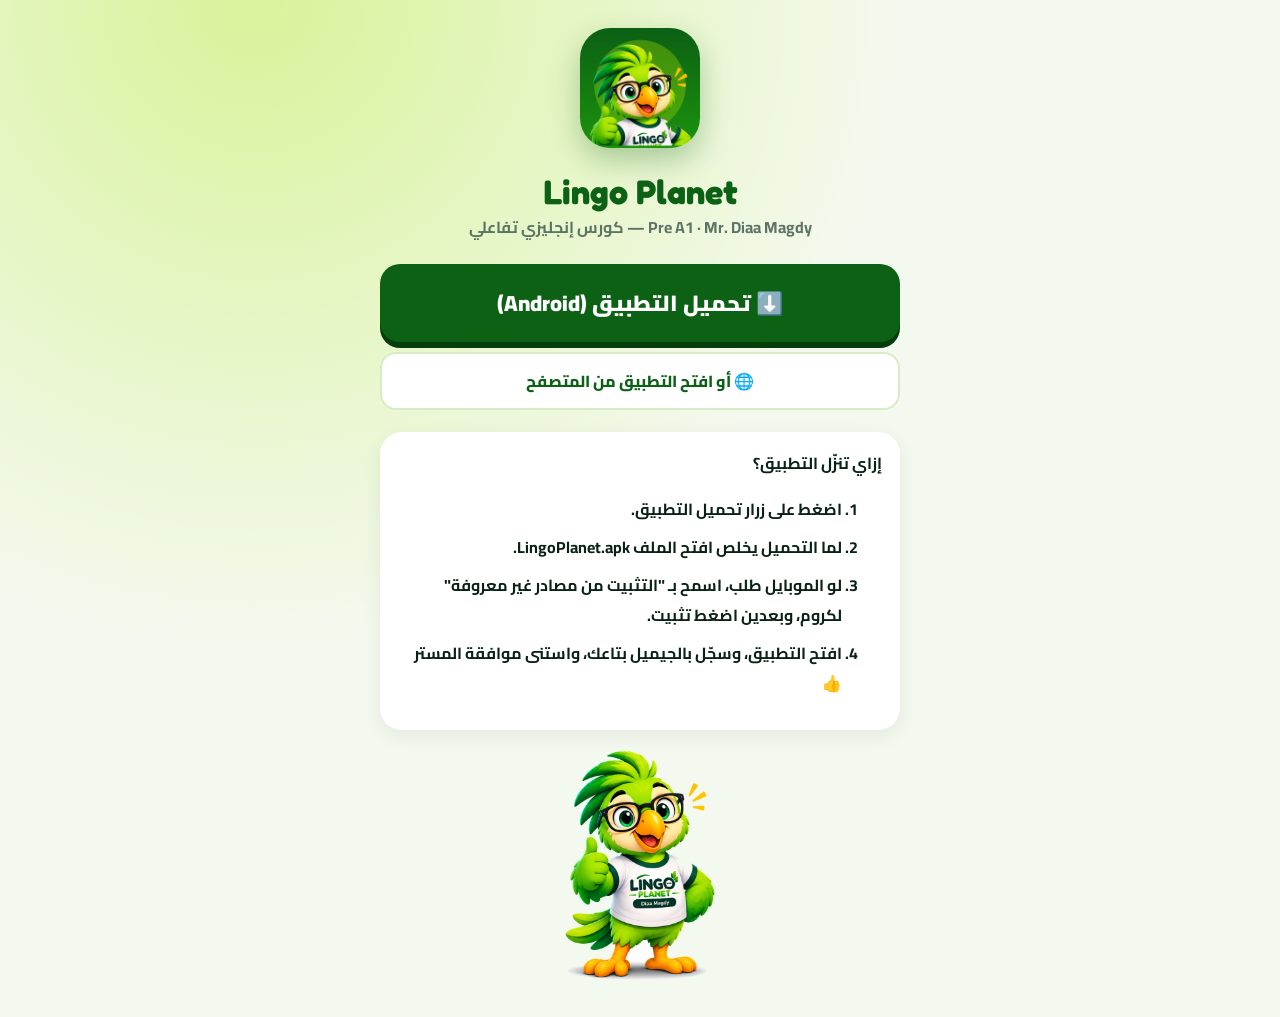
==== download.html @ 17917699 "Lingo Planet Pre A1: 7 units, tests, games, natural voices Co-Authored-By: Claude Opus 5.5 <noreply@" ====
<!DOCTYPE html>
<html lang="ar" dir="rtl"><head><meta charset="utf-8"><meta name="viewport" content="width=device-width, initial-scale=1">
<title>Lingo Planet · تحميل التطبيق</title><meta name="theme-color" content="#0C6115"><link rel="icon" href="img/favicon.png">
<link href="https://fonts.googleapis.com/css2?family=Cairo:wght@400;700;900&family=Fredoka:wght@600;700&display=swap" rel="stylesheet">
<style>
body{margin:0;font-family:Cairo,sans-serif;background:radial-gradient(circle at 20% 0,#d8f39a,transparent 45%),#f4f9ef;color:#0A2116;min-height:100vh}
.w{max-width:520px;margin:0 auto;padding:28px 18px;text-align:center}
.ic{width:120px;border-radius:30px;box-shadow:0 12px 30px rgba(12,97,21,.3)}
h1{font-family:Fredoka;color:#0C6115;font-size:34px;margin:14px 0 0;direction:ltr}
.s{color:#5d7366;font-weight:700}
.btn{display:block;margin:22px 0 10px;background:#0C6115;color:#fff;text-decoration:none;font-weight:900;font-size:22px;border-radius:20px;padding:18px;box-shadow:0 6px 0 #063d0c}
.btn2{display:block;background:#fff;color:#0C6115;border:2px solid #d7ecc4;text-decoration:none;font-weight:800;border-radius:16px;padding:12px}
.card{background:#fff;border-radius:22px;padding:16px 18px;margin-top:22px;text-align:right;box-shadow:0 6px 20px rgba(10,33,22,.07)}
.card li{margin:8px 0;font-weight:700}
.ch{width:150px;margin-top:20px}
</style></head><body><div class="w">
<img class="ic" src="img/icon-512.png" alt="Lingo Planet">
<h1>Lingo Planet</h1><div class="s">Pre A1 · Mr. Diaa Magdy — كورس إنجليزي تفاعلي</div>
<a class="btn" href="LingoPlanet.apk" download>⬇️ تحميل التطبيق (Android)</a>
<a class="btn2" href="index.html">🌐 أو افتح التطبيق من المتصفح</a>
<div class="card"><b>إزاي تنزّل التطبيق؟</b><ol>
<li>اضغط على زرار <b>تحميل التطبيق</b>.</li>
<li>لما التحميل يخلص افتح الملف <b>LingoPlanet.apk</b>.</li>
<li>لو الموبايل طلب، اسمح بـ <b>"التثبيت من مصادر غير معروفة"</b> لكروم، وبعدين اضغط <b>تثبيت</b>.</li>
<li>افتح التطبيق، وسجّل بالجيميل بتاعك، واستنى موافقة المستر 👍</li></ol></div>
<img class="ch" src="img/chatty.png" alt="Chatty">
</div></body></html>
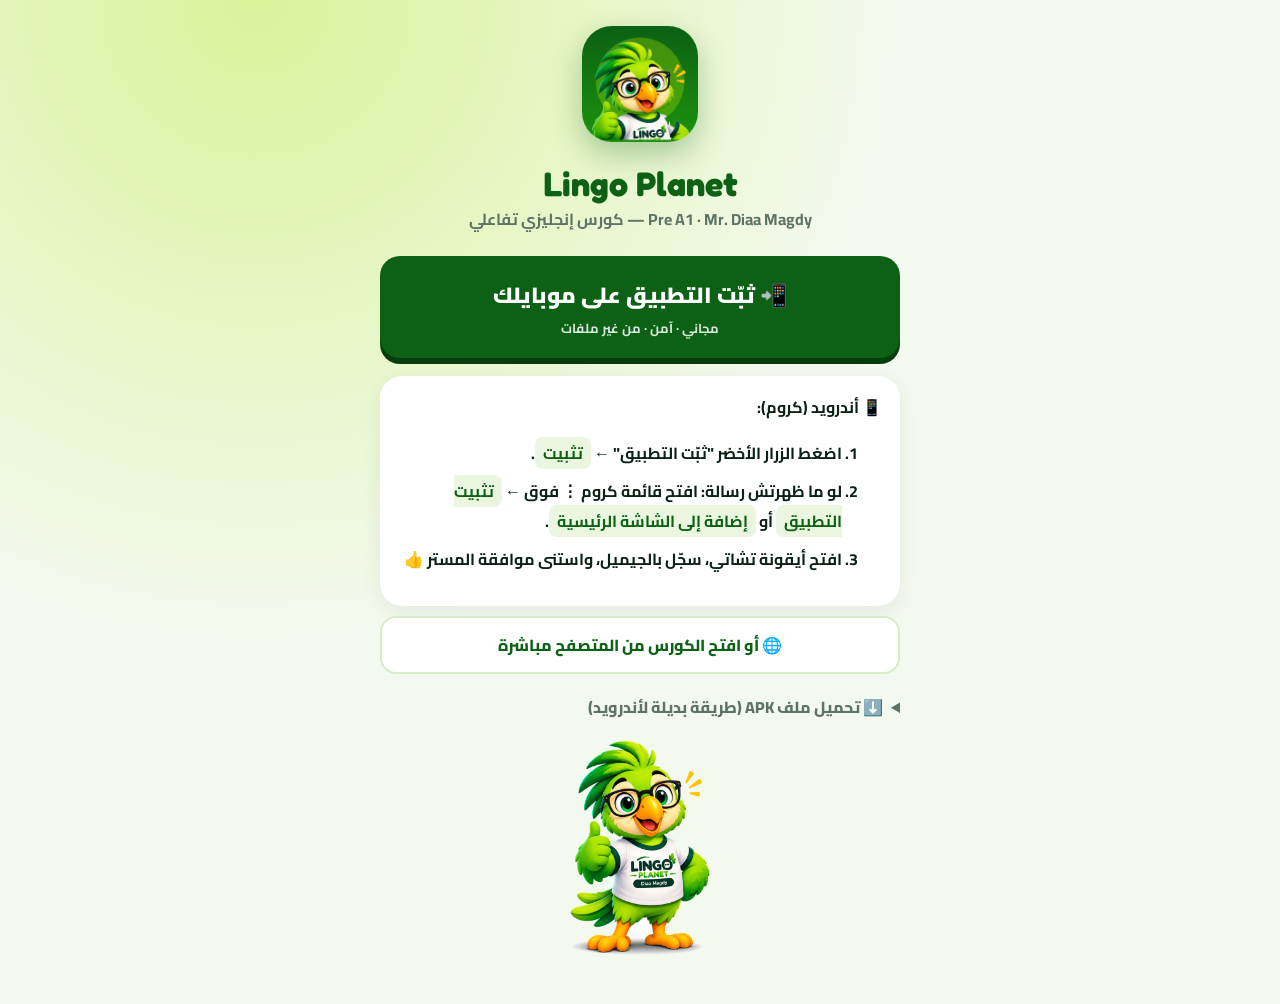
==== commit 98d4eb4e: "Download page: one-tap app install from Chrome, iPhone steps, APK as backup Co-Authored-By: Claude O" ====
--- a/download.html
+++ b/download.html
@@ -1,27 +1,59 @@
 <!DOCTYPE html>
 <html lang="ar" dir="rtl"><head><meta charset="utf-8"><meta name="viewport" content="width=device-width, initial-scale=1">
 <title>Lingo Planet · تحميل التطبيق</title><meta name="theme-color" content="#0C6115"><link rel="icon" href="img/favicon.png">
+<link rel="manifest" href="manifest.webmanifest"><link rel="apple-touch-icon" href="img/icon-192.png">
+<meta name="apple-mobile-web-app-capable" content="yes"><meta name="apple-mobile-web-app-title" content="Lingo Planet">
 <link href="https://fonts.googleapis.com/css2?family=Cairo:wght@400;700;900&family=Fredoka:wght@600;700&display=swap" rel="stylesheet">
 <style>
 body{margin:0;font-family:Cairo,sans-serif;background:radial-gradient(circle at 20% 0,#d8f39a,transparent 45%),#f4f9ef;color:#0A2116;min-height:100vh}
-.w{max-width:520px;margin:0 auto;padding:28px 18px;text-align:center}
-.ic{width:120px;border-radius:30px;box-shadow:0 12px 30px rgba(12,97,21,.3)}
-h1{font-family:Fredoka;color:#0C6115;font-size:34px;margin:14px 0 0;direction:ltr}
+.w{max-width:520px;margin:0 auto;padding:26px 18px 40px;text-align:center}
+.ic{width:116px;border-radius:30px;box-shadow:0 12px 30px rgba(12,97,21,.3)}
+h1{font-family:Fredoka;color:#0C6115;font-size:34px;margin:12px 0 0;direction:ltr}
 .s{color:#5d7366;font-weight:700}
-.btn{display:block;margin:22px 0 10px;background:#0C6115;color:#fff;text-decoration:none;font-weight:900;font-size:22px;border-radius:20px;padding:18px;box-shadow:0 6px 0 #063d0c}
-.btn2{display:block;background:#fff;color:#0C6115;border:2px solid #d7ecc4;text-decoration:none;font-weight:800;border-radius:16px;padding:12px}
-.card{background:#fff;border-radius:22px;padding:16px 18px;margin-top:22px;text-align:right;box-shadow:0 6px 20px rgba(10,33,22,.07)}
-.card li{margin:8px 0;font-weight:700}
-.ch{width:150px;margin-top:20px}
+.btn{display:block;width:100%;border:0;cursor:pointer;font-family:inherit;margin:22px 0 8px;background:#0C6115;color:#fff;text-decoration:none;font-weight:900;font-size:22px;border-radius:20px;padding:18px;box-shadow:0 6px 0 #063d0c}
+.btn small{display:block;font-size:13px;font-weight:700;opacity:.85}
+.btn2{display:block;background:#fff;color:#0C6115;border:2px solid #d7ecc4;text-decoration:none;font-weight:800;border-radius:16px;padding:12px;margin-top:10px}
+.card{background:#fff;border-radius:22px;padding:16px 18px;margin-top:18px;text-align:right;box-shadow:0 6px 20px rgba(10,33,22,.07)}
+.card li{margin:8px 0;font-weight:700}.k{background:#eaf6df;color:#0C6115;padding:1px 8px;border-radius:8px}
+.ok{display:none;background:#eaf6df;color:#0C6115;font-weight:900;border-radius:16px;padding:14px;margin-top:18px}
+.hide{display:none}
+details{margin-top:18px;text-align:right}summary{cursor:pointer;font-weight:800;color:#5d7366}
+.ch{width:140px;margin-top:18px}
 </style></head><body><div class="w">
 <img class="ic" src="img/icon-512.png" alt="Lingo Planet">
 <h1>Lingo Planet</h1><div class="s">Pre A1 · Mr. Diaa Magdy — كورس إنجليزي تفاعلي</div>
-<a class="btn" href="LingoPlanet.apk" download>⬇️ تحميل التطبيق (Android)</a>
-<a class="btn2" href="index.html">🌐 أو افتح التطبيق من المتصفح</a>
-<div class="card"><b>إزاي تنزّل التطبيق؟</b><ol>
-<li>اضغط على زرار <b>تحميل التطبيق</b>.</li>
-<li>لما التحميل يخلص افتح الملف <b>LingoPlanet.apk</b>.</li>
-<li>لو الموبايل طلب، اسمح بـ <b>"التثبيت من مصادر غير معروفة"</b> لكروم، وبعدين اضغط <b>تثبيت</b>.</li>
-<li>افتح التطبيق، وسجّل بالجيميل بتاعك، واستنى موافقة المستر 👍</li></ol></div>
+
+<button class="btn" id="inst">📲 ثبّت التطبيق على موبايلك<small>مجاني · آمن · من غير ملفات</small></button>
+<div class="ok" id="done">✅ تم! هتلاقي أيقونة تشاتي على الشاشة الرئيسية</div>
+
+<div class="card" id="andr"><b>📱 أندرويد (كروم):</b><ol>
+<li>اضغط الزرار الأخضر <b>"ثبّت التطبيق"</b> ← <b class="k">تثبيت</b>.</li>
+<li>لو ما ظهرتش رسالة: افتح قائمة كروم <b>⋮</b> فوق ← <b class="k">تثبيت التطبيق</b> أو <b class="k">إضافة إلى الشاشة الرئيسية</b>.</li>
+<li>افتح أيقونة تشاتي، سجّل بالجيميل، واستنى موافقة المستر 👍</li></ol></div>
+
+<div class="card hide" id="ios"><b>🍏 آيفون (سفاري):</b><ol>
+<li>افتح اللينك ده من <b>Safari</b>.</li>
+<li>اضغط زرار المشاركة <b>⬆️</b> تحت.</li>
+<li>اختار <b class="k">إضافة إلى الشاشة الرئيسية</b> ← <b class="k">إضافة</b>.</li></ol></div>
+
+<a class="btn2" href="index.html">🌐 أو افتح الكورس من المتصفح مباشرة</a>
+
+<details><summary>⬇️ تحميل ملف APK (طريقة بديلة لأندرويد)</summary>
+<div class="card"><a class="btn2" href="LingoPlanet.apk" download>تحميل LingoPlanet.apk</a><ol>
+<li>افتح الملف بعد التحميل واضغط <b>تثبيت</b>.</li>
+<li>لو ظهرت رسالة <b>"تم الحظر بواسطة Play Protect"</b>: اضغط <b class="k">مزيد من التفاصيل</b> ← <b class="k">التثبيت على أي حال</b>.<br><small>الرسالة دي بتظهر لأي تطبيق مش من جوجل بلاي، والتطبيق آمن.</small></li></ol></div></details>
 <img class="ch" src="img/chatty.png" alt="Chatty">
-</div></body></html>
+</div>
+<script>
+const isIOS=/iphone|ipad|ipod/i.test(navigator.userAgent)||(navigator.platform==='MacIntel'&&navigator.maxTouchPoints>1);
+if(isIOS){document.getElementById('ios').classList.remove('hide');document.getElementById('andr').classList.add('hide');}
+let dp=null;const b=document.getElementById('inst');
+addEventListener('beforeinstallprompt',e=>{e.preventDefault();dp=e;});
+b.onclick=async()=>{
+  if(dp){dp.prompt();const r=await dp.userChoice;dp=null;if(r.outcome==='accepted')document.getElementById('done').style.display='block';return;}
+  if(isIOS){alert('اضغط زرار المشاركة ⬆️ في سفاري، ثم "إضافة إلى الشاشة الرئيسية"');return;}
+  alert('افتح قائمة كروم ⋮ فوق، واختار "تثبيت التطبيق" أو "إضافة إلى الشاشة الرئيسية"');
+};
+addEventListener('appinstalled',()=>document.getElementById('done').style.display='block');
+try{navigator.serviceWorker.register('sw.js');}catch(e){}
+</script></body></html>
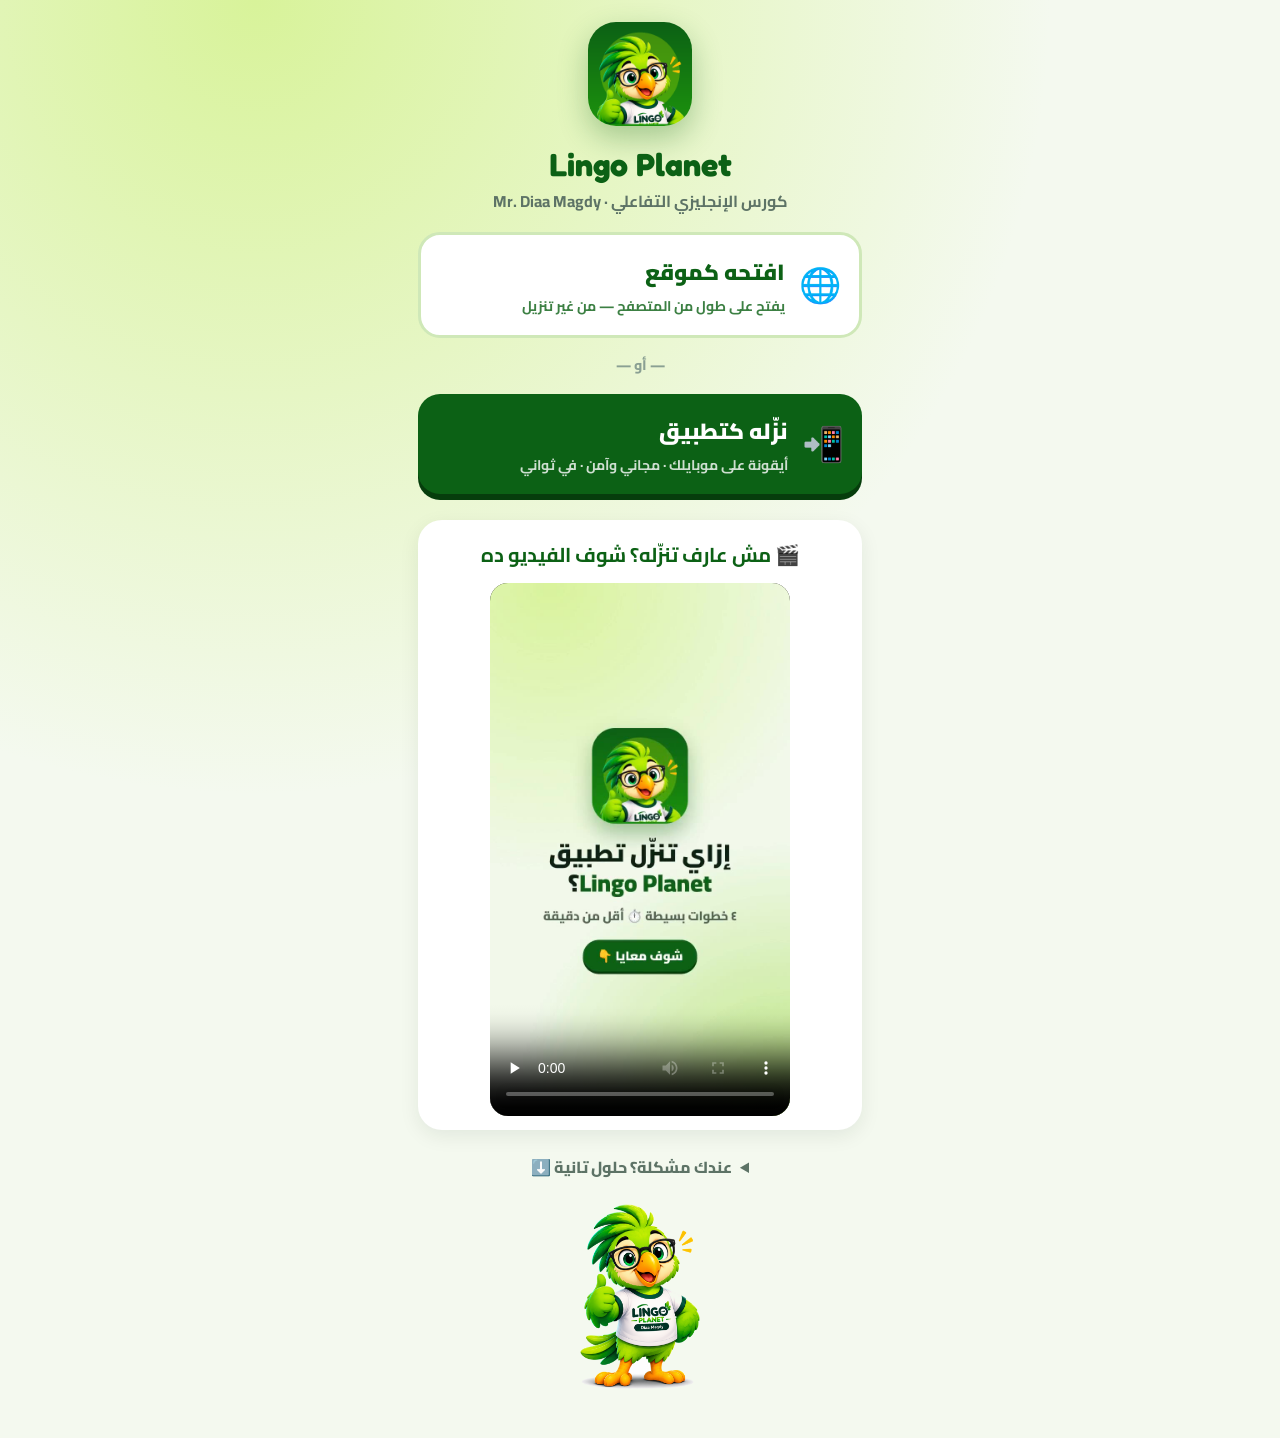
==== commit 4a446f33: "Simpler download page: open as website or install as app, how-to video Co-Authored-By: Claude Opus 5" ====
--- a/download.html
+++ b/download.html
@@ -1,59 +1,100 @@
 <!DOCTYPE html>
 <html lang="ar" dir="rtl"><head><meta charset="utf-8"><meta name="viewport" content="width=device-width, initial-scale=1">
-<title>Lingo Planet · تحميل التطبيق</title><meta name="theme-color" content="#0C6115"><link rel="icon" href="img/favicon.png">
+<title>Lingo Planet · نزّل التطبيق</title><meta name="theme-color" content="#0C6115"><link rel="icon" href="img/favicon.png">
 <link rel="manifest" href="manifest.webmanifest"><link rel="apple-touch-icon" href="img/icon-192.png">
 <meta name="apple-mobile-web-app-capable" content="yes"><meta name="apple-mobile-web-app-title" content="Lingo Planet">
+<meta property="og:title" content="Lingo Planet · Mr. Diaa Magdy"><meta property="og:description" content="نزّل تطبيق كورس الإنجليزي التفاعلي — مجاني وفي ثواني"><meta property="og:image" content="https://diaa-magdy.github.io/img/icon-512.png">
 <link href="https://fonts.googleapis.com/css2?family=Cairo:wght@400;700;900&family=Fredoka:wght@600;700&display=swap" rel="stylesheet">
 <style>
+*{box-sizing:border-box}
 body{margin:0;font-family:Cairo,sans-serif;background:radial-gradient(circle at 20% 0,#d8f39a,transparent 45%),#f4f9ef;color:#0A2116;min-height:100vh}
-.w{max-width:520px;margin:0 auto;padding:26px 18px 40px;text-align:center}
-.ic{width:116px;border-radius:30px;box-shadow:0 12px 30px rgba(12,97,21,.3)}
-h1{font-family:Fredoka;color:#0C6115;font-size:34px;margin:12px 0 0;direction:ltr}
-.s{color:#5d7366;font-weight:700}
-.btn{display:block;width:100%;border:0;cursor:pointer;font-family:inherit;margin:22px 0 8px;background:#0C6115;color:#fff;text-decoration:none;font-weight:900;font-size:22px;border-radius:20px;padding:18px;box-shadow:0 6px 0 #063d0c}
-.btn small{display:block;font-size:13px;font-weight:700;opacity:.85}
-.btn2{display:block;background:#fff;color:#0C6115;border:2px solid #d7ecc4;text-decoration:none;font-weight:800;border-radius:16px;padding:12px;margin-top:10px}
-.card{background:#fff;border-radius:22px;padding:16px 18px;margin-top:18px;text-align:right;box-shadow:0 6px 20px rgba(10,33,22,.07)}
-.card li{margin:8px 0;font-weight:700}.k{background:#eaf6df;color:#0C6115;padding:1px 8px;border-radius:8px}
-.ok{display:none;background:#eaf6df;color:#0C6115;font-weight:900;border-radius:16px;padding:14px;margin-top:18px}
-.hide{display:none}
-details{margin-top:18px;text-align:right}summary{cursor:pointer;font-weight:800;color:#5d7366}
-.ch{width:140px;margin-top:18px}
+.w{max-width:480px;margin:0 auto;padding:22px 18px 40px;text-align:center}
+.ic{width:104px;border-radius:28px;box-shadow:0 12px 30px rgba(12,97,21,.3)}
+h1{font-family:Fredoka;color:#0C6115;font-size:32px;margin:10px 0 0;direction:ltr}
+.s{color:#5d7366;font-weight:700;margin-top:2px}
+.btn{display:flex;align-items:center;gap:14px;width:100%;border:0;cursor:pointer;font-family:inherit;text-decoration:none;text-align:right;border-radius:22px;padding:16px 18px;margin-top:16px}
+.btn .e{font-size:34px;line-height:1}
+.btn b{display:block;font-size:22px;font-weight:900}
+.btn small{display:block;font-size:14px;font-weight:700;opacity:.8}
+.b1{background:#fff;color:#0C6115;border:3px solid #cfe8b8}
+.b2{background:#0C6115;color:#fff;box-shadow:0 6px 0 #063d0c}
+.b2:active{transform:translateY(3px);box-shadow:0 3px 0 #063d0c}
+.or{color:#8aa093;font-weight:800;margin-top:14px;font-size:14px}
+.warn{display:none;background:#fff6d6;border:3px dashed #f0b400;border-radius:20px;padding:14px;margin-top:16px;font-weight:800;color:#5a4300}
+.warn a{display:block;margin-top:10px;background:#0C6115;color:#fff;text-decoration:none;border-radius:16px;padding:12px;font-weight:900}
+.ok{display:none;background:#eaf6df;border:2px solid #b9e08f;color:#0C6115;font-weight:900;border-radius:18px;padding:14px;margin-top:16px}
+.vid{background:#fff;border-radius:24px;padding:14px;margin-top:26px;box-shadow:0 6px 20px rgba(10,33,22,.08)}
+.vid h2{margin:2px 0 10px;font-size:20px;color:#0C6115}
+.vid video{width:100%;max-width:300px;border-radius:18px;background:#000;display:block;margin:0 auto}
+.more{margin-top:22px;text-align:right}.more summary{cursor:pointer;font-weight:800;color:#5d7366;text-align:center}
+.more .c{background:#fff;border-radius:18px;padding:12px 16px;margin-top:10px;font-weight:700;font-size:15px}
+.k{background:#eaf6df;color:#0C6115;padding:1px 8px;border-radius:8px;white-space:nowrap}
+/* steps modal */
+.m{position:fixed;inset:0;background:rgba(10,33,22,.55);display:none;align-items:flex-end;justify-content:center;z-index:9}
+.m.on{display:flex}
+.mb{background:#fff;width:100%;max-width:480px;border-radius:28px 28px 0 0;padding:22px 20px 28px;text-align:right;animation:up .3s ease}
+@keyframes up{from{transform:translateY(100%)}}
+.mb h3{margin:0 0 6px;color:#0C6115;font-size:22px;text-align:center}
+.st{display:flex;gap:12px;align-items:center;background:#f4f9ef;border-radius:16px;padding:12px;margin-top:10px;font-weight:800;font-size:17px}
+.st i{font-style:normal;background:#0C6115;color:#fff;min-width:34px;height:34px;border-radius:50%;display:flex;align-items:center;justify-content:center;font-weight:900}
+.st .ico{font-size:24px;margin-right:auto}
+.x{display:block;width:100%;margin-top:16px;border:0;border-radius:16px;padding:13px;font-family:inherit;font-weight:900;font-size:17px;background:#eaf6df;color:#0C6115}
+.ch{width:120px;margin-top:22px}
 </style></head><body><div class="w">
 <img class="ic" src="img/icon-512.png" alt="Lingo Planet">
-<h1>Lingo Planet</h1><div class="s">Pre A1 · Mr. Diaa Magdy — كورس إنجليزي تفاعلي</div>
+<h1>Lingo Planet</h1><div class="s">كورس الإنجليزي التفاعلي · Mr. Diaa Magdy</div>
 
-<button class="btn" id="inst">📲 ثبّت التطبيق على موبايلك<small>مجاني · آمن · من غير ملفات</small></button>
-<div class="ok" id="done">✅ تم! هتلاقي أيقونة تشاتي على الشاشة الرئيسية</div>
+<div class="warn" id="inapp">⚠️ إنت فاتح اللينك من جوه تطبيق (واتساب / فيسبوك…).<br>عشان تنزّل التطبيق، افتحه من <span id="brw">Chrome</span> الأول 👇
+<a id="openCh" href="#">🌐 افتح في <span id="brw2">Chrome</span></a></div>
 
-<div class="card" id="andr"><b>📱 أندرويد (كروم):</b><ol>
-<li>اضغط الزرار الأخضر <b>"ثبّت التطبيق"</b> ← <b class="k">تثبيت</b>.</li>
-<li>لو ما ظهرتش رسالة: افتح قائمة كروم <b>⋮</b> فوق ← <b class="k">تثبيت التطبيق</b> أو <b class="k">إضافة إلى الشاشة الرئيسية</b>.</li>
-<li>افتح أيقونة تشاتي، سجّل بالجيميل، واستنى موافقة المستر 👍</li></ol></div>
+<a class="btn b1" href="index.html"><span class="e">🌐</span><span><b>افتحه كموقع</b><small>يفتح على طول من المتصفح — من غير تنزيل</small></span></a>
+<div class="or">— أو —</div>
+<button class="btn b2" id="inst"><span class="e">📲</span><span><b>نزّله كتطبيق</b><small>أيقونة على موبايلك · مجاني وآمن · في ثواني</small></span></button>
+<div class="ok" id="done">✅ تم التنزيل! هتلاقي أيقونة <b>Lingo Planet</b> على الشاشة الرئيسية — افتحها وسجّل بالجيميل.</div>
+<div class="ok" id="already">✅ التطبيق متنزّل عندك بالفعل! <a href="index.html" style="color:#0C6115">افتحه من هنا</a></div>
 
-<div class="card hide" id="ios"><b>🍏 آيفون (سفاري):</b><ol>
-<li>افتح اللينك ده من <b>Safari</b>.</li>
-<li>اضغط زرار المشاركة <b>⬆️</b> تحت.</li>
-<li>اختار <b class="k">إضافة إلى الشاشة الرئيسية</b> ← <b class="k">إضافة</b>.</li></ol></div>
+<div class="vid"><h2>🎬 مش عارف تنزّله؟ شوف الفيديو ده</h2>
+<video src="video/howto.mp4" poster="img/howto.jpg" controls playsinline preload="none"></video></div>
 
-<a class="btn2" href="index.html">🌐 أو افتح الكورس من المتصفح مباشرة</a>
-
-<details><summary>⬇️ تحميل ملف APK (طريقة بديلة لأندرويد)</summary>
-<div class="card"><a class="btn2" href="LingoPlanet.apk" download>تحميل LingoPlanet.apk</a><ol>
-<li>افتح الملف بعد التحميل واضغط <b>تثبيت</b>.</li>
-<li>لو ظهرت رسالة <b>"تم الحظر بواسطة Play Protect"</b>: اضغط <b class="k">مزيد من التفاصيل</b> ← <b class="k">التثبيت على أي حال</b>.<br><small>الرسالة دي بتظهر لأي تطبيق مش من جوجل بلاي، والتطبيق آمن.</small></li></ol></div></details>
+<details class="more"><summary>عندك مشكلة؟ حلول تانية ⬇️</summary>
+<div class="c">📱 <b>أندرويد:</b> افتح اللينك من <b>Chrome</b> ← قائمة <b>⋮</b> فوق ← <span class="k">تثبيت التطبيق</span> أو <span class="k">إضافة إلى الشاشة الرئيسية</span>.</div>
+<div class="c">🍏 <b>آيفون:</b> افتح اللينك من <b>Safari</b> ← زرار المشاركة <b>⬆️</b> ← <span class="k">إضافة إلى الشاشة الرئيسية</span> ← <span class="k">إضافة</span>.</div>
+<div class="c">📦 <b>ملف APK (أندرويد فقط):</b> <a href="LingoPlanet.apk" download style="color:#0C6115;font-weight:900">تحميل الملف</a> — لو ظهرت رسالة Play Protect اضغط <span class="k">مزيد من التفاصيل</span> ← <span class="k">التثبيت على أي حال</span>.</div>
+</details>
 <img class="ch" src="img/chatty.png" alt="Chatty">
 </div>
+
+<div class="m" id="m"><div class="mb" id="mb"></div></div>
 <script>
-const isIOS=/iphone|ipad|ipod/i.test(navigator.userAgent)||(navigator.platform==='MacIntel'&&navigator.maxTouchPoints>1);
-if(isIOS){document.getElementById('ios').classList.remove('hide');document.getElementById('andr').classList.add('hide');}
-let dp=null;const b=document.getElementById('inst');
+const ua=navigator.userAgent, $=id=>document.getElementById(id);
+const isIOS=/iphone|ipad|ipod/i.test(ua)||(navigator.platform==='MacIntel'&&navigator.maxTouchPoints>1);
+const isAndroid=/android/i.test(ua);
+const inApp=/FBAN|FBAV|FB_IAB|Instagram|WhatsApp|Line\/|Snapchat|TikTok|musical_ly|Telegram|MicroMessenger|; wv\)/i.test(ua);
+const isSafari=isIOS&&/Safari/i.test(ua)&&!/CriOS|FxiOS|EdgiOS|OPiOS/i.test(ua);
+const standalone=matchMedia('(display-mode: standalone)').matches||navigator.standalone;
+if(standalone){$('already').style.display='block';$('inst').style.display='none';}
+if(inApp||(isIOS&&!isSafari)){
+  $('inapp').style.display='block';
+  if(isIOS){$('brw').textContent=$('brw2').textContent='Safari';
+    $('openCh').onclick=e=>{e.preventDefault();steps('افتحه في Safari',[['اضغط على النقط ⋯ أو زرار المشاركة','⋯'],['اختار «فتح في Safari» / Open in Safari','🧭'],['وبعدين اضغط «نزّله كتطبيق»','📲']]);};}
+  else $('openCh').href='intent://diaa-magdy.github.io/download.html#Intent;scheme=https;package=com.android.chrome;S.browser_fallback_url='+encodeURIComponent(location.href)+';end';
+}
+let dp=null;
 addEventListener('beforeinstallprompt',e=>{e.preventDefault();dp=e;});
-b.onclick=async()=>{
-  if(dp){dp.prompt();const r=await dp.userChoice;dp=null;if(r.outcome==='accepted')document.getElementById('done').style.display='block';return;}
-  if(isIOS){alert('اضغط زرار المشاركة ⬆️ في سفاري، ثم "إضافة إلى الشاشة الرئيسية"');return;}
-  alert('افتح قائمة كروم ⋮ فوق، واختار "تثبيت التطبيق" أو "إضافة إلى الشاشة الرئيسية"');
+addEventListener('appinstalled',()=>{$('done').style.display='block';$('m').classList.remove('on');});
+function steps(title,list){
+  $('mb').innerHTML='<h3>'+title+'</h3>'+list.map((s,i)=>'<div class="st"><i>'+(i+1)+'</i><span>'+s[0]+'</span><span class="ico">'+s[1]+'</span></div>').join('')+'<button class="x" onclick="document.getElementById(\'m\').classList.remove(\'on\')">تمام 👍</button>';
+  $('m').classList.add('on');
+}
+$('m').onclick=e=>{if(e.target.id==='m')$('m').classList.remove('on');};
+$('inst').onclick=async()=>{
+  if(!dp&&!isIOS){for(let i=0;i<10&&!dp;i++)await new Promise(r=>setTimeout(r,200));}
+  if(dp){dp.prompt();const r=await dp.userChoice;dp=null;if(r.outcome==='accepted')$('done').style.display='block';return;}
+  if(isIOS){
+    if(!isSafari){$('openCh').click();return;}
+    steps('نزّله على الآيفون 🍏',[['اضغط زرار المشاركة تحت','⬆️'],['انزل واختار «إضافة إلى الشاشة الرئيسية»','➕'],['اضغط «إضافة» فوق — وخلاص!','✔️']]);return;}
+  if(inApp&&isAndroid){location.href=$('openCh').href;return;}
+  steps('نزّله من قائمة المتصفح 📱',[['اضغط على النقط ⋮ فوق في Chrome','⋮'],['اختار «تثبيت التطبيق» أو «إضافة إلى الشاشة الرئيسية»','📲'],['اضغط «تثبيت» — وهتلاقي الأيقونة على الشاشة','✅']]);
 };
-addEventListener('appinstalled',()=>document.getElementById('done').style.display='block');
 try{navigator.serviceWorker.register('sw.js');}catch(e){}
 </script></body></html>
